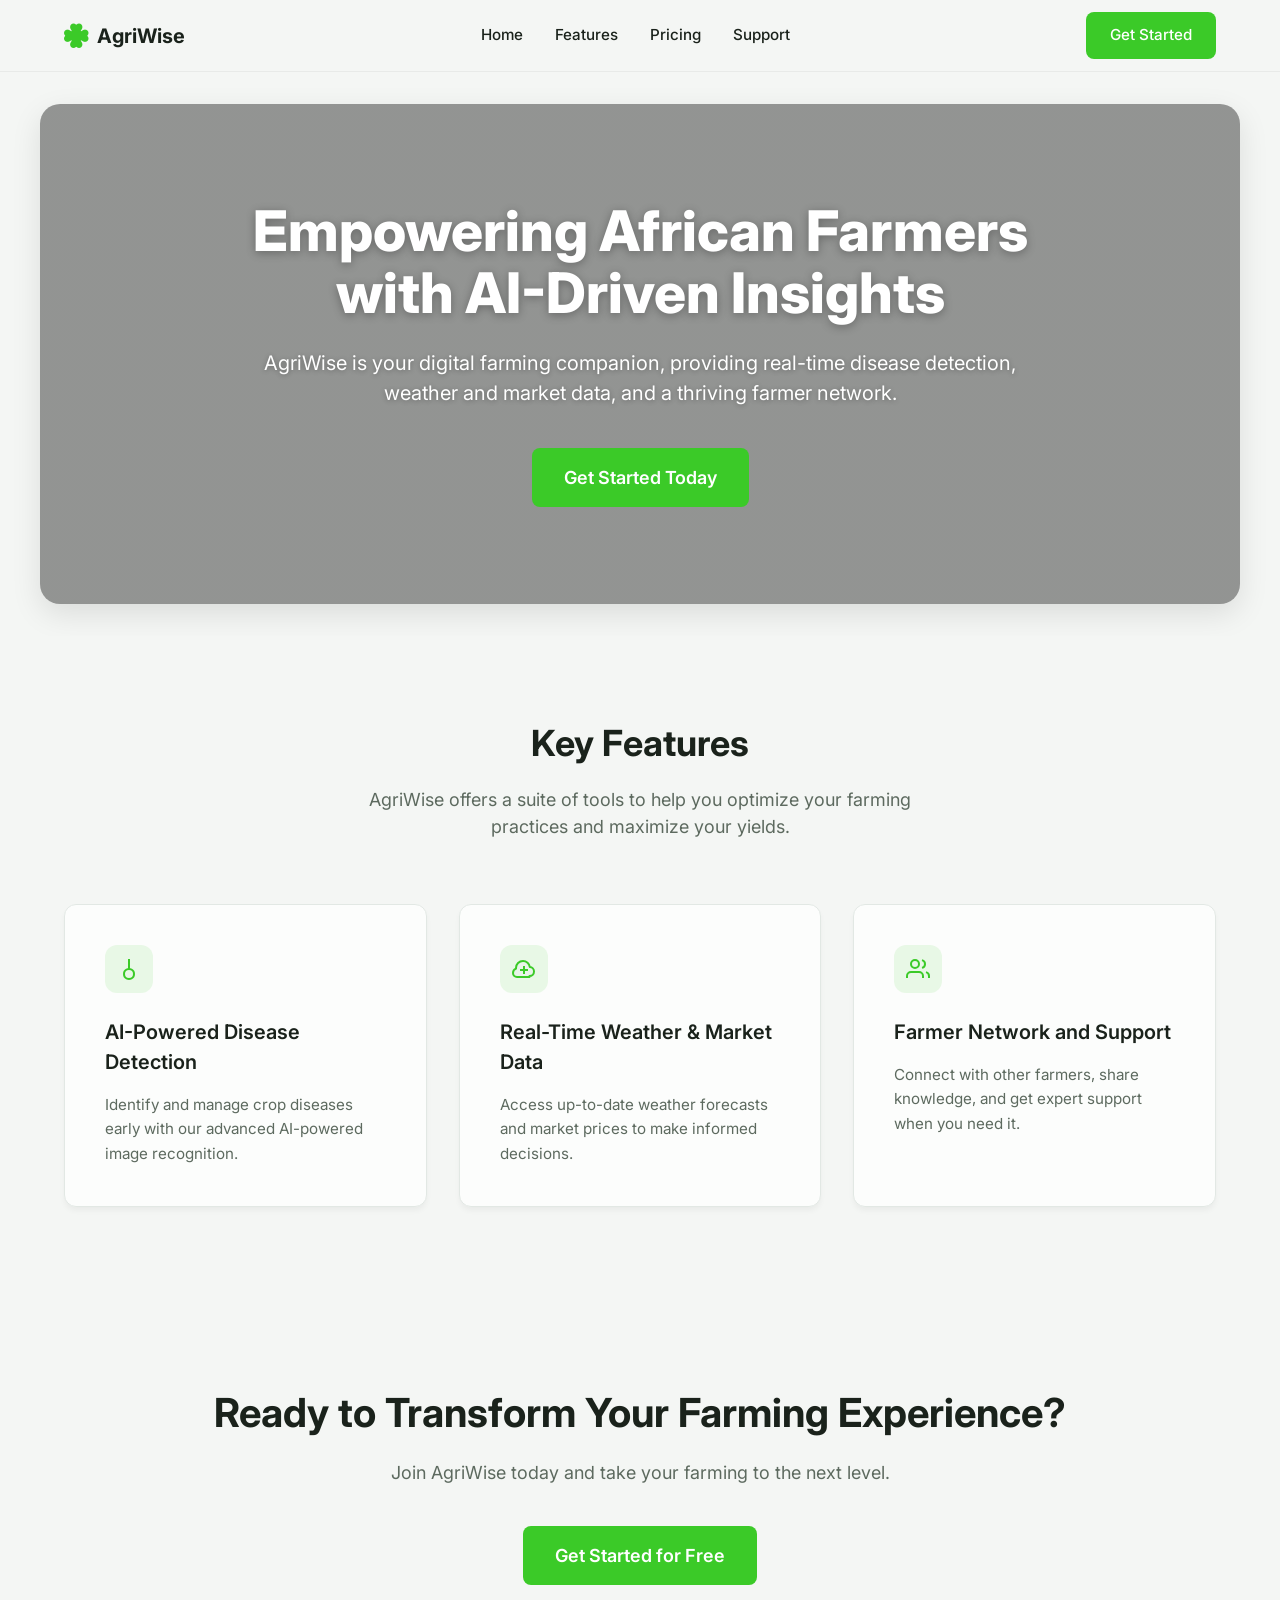
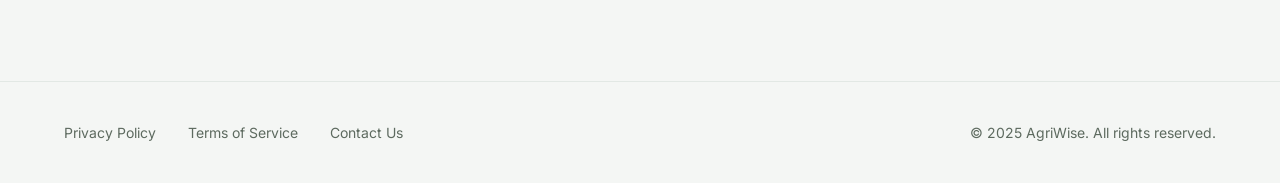
==== index.html @ 5795a11a "Initial commit" ====
<!doctype html>
<html lang="en">
  <head>
    <meta charset="UTF-8" />
    <meta name="viewport" content="width=device-width, initial-scale=1.0" />
    <title>AgriWise - Empowering African Farmers</title>
    <meta
      name="description"
      content="AgriWise is your digital farming companion, providing real-time disease detection, weather data, and market access."
    />
    <link
      href="https://fonts.googleapis.com/css2?family=Inter:wght@400;500;600;700;800&display=swap"
      rel="stylesheet"
    />
    <link
      rel="stylesheet"
      href="https://cdnjs.cloudflare.com/ajax/libs/font-awesome/6.4.0/css/all.min.css"
    />
    <link rel="stylesheet" href="index.css" />
  </head>

  <body>
    <!-- Navigation -->
    <nav class="navbar">
      <div class="container navbar-container">
        <a href="index.html" class="logo">
          <i
            class="fa-solid fa-clover"
            style="color: var(--primary-color); font-size: 28px"
          ></i>
          <span>AgriWise</span>
        </a>

        <ul class="nav-links">
          <li><a href="#" class="active">Home</a></li>
          <li><a href="#features">Features</a></li>
          <li><a href="#pricing">Pricing</a></li>
          <li><a href="#support">Support</a></li>
        </ul>

        <div class="nav-actions">
          <a href="login.html" class="btn btn-primary">Get Started</a>
          <button class="mobile-menu-btn" aria-label="Toggle Menu">
            <svg
              viewBox="0 0 24 24"
              width="24"
              height="24"
              stroke="currentColor"
              stroke-width="2"
              fill="none"
            >
              <line x1="3" y1="12" x2="21" y2="12"></line>
              <line x1="3" y1="6" x2="21" y2="6"></line>
              <line x1="3" y1="18" x2="21" y2="18"></line>
            </svg>
          </button>
        </div>
      </div>
    </nav>

    <!-- Hero Section -->
    <header class="hero">
      <div class="container">
        <div class="hero-content">
          <h1>Empowering African Farmers with AI-Driven Insights</h1>
          <p>
            AgriWise is your digital farming companion, providing real-time
            disease detection, weather and market data, and a thriving farmer
            network.
          </p>
          <a href="login.html" class="btn btn-primary btn-lg pulse-animation"
            >Get Started Today</a
          >
        </div>
      </div>
    </header>

    <!-- Key Features Section -->
    <section id="features" class="features">
      <div class="container">
        <div class="section-header">
          <h2>Key Features</h2>
          <p>
            AgriWise offers a suite of tools to help you optimize your farming
            practices and maximize your yields.
          </p>
        </div>

        <div class="features-grid">
          <!-- Feature 1 -->
          <div class="feature-card fade-up">
            <div class="feature-icon">
              <svg
                viewBox="0 0 24 24"
                width="24"
                height="24"
                stroke="currentColor"
                stroke-width="2"
                fill="none"
              >
                <path
                  d="M12 2L12 12M12 22C12 22 17 22 17 17C17 12 12 12 12 12M12 22C12 22 7 22 7 17C7 12 12 12 12 12"
                ></path>
              </svg>
            </div>
            <h3>AI-Powered Disease Detection</h3>
            <p>
              Identify and manage crop diseases early with our advanced
              AI-powered image recognition.
            </p>
          </div>

          <!-- Feature 2 -->
          <div class="feature-card fade-up delay-1">
            <div class="feature-icon">
              <svg
                viewBox="0 0 24 24"
                width="24"
                height="24"
                stroke="currentColor"
                stroke-width="2"
                fill="none"
              >
                <path
                  d="M17.5 19C19.9853 19 22 16.9853 22 14.5C22 12.1325 20.176 10.2013 17.859 10.0215C17.382 6.64161 14.4534 4 11 4C7.13401 4 4 7.13401 4 11C4 11.2014 4.0085 11.4012 4.02511 11.5985C2.269 12.28 1 13.9877 1 16C1 18.2091 2.79086 20 5 20H17.5V19Z"
                  fill="#E8F5E9"
                  stroke-linecap="round"
                  stroke-linejoin="round"
                />
                <path d="M8 13L16 13M12 17L12 9" />
              </svg>
            </div>
            <h3>Real-Time Weather & Market Data</h3>
            <p>
              Access up-to-date weather forecasts and market prices to make
              informed decisions.
            </p>
          </div>

          <!-- Feature 3 -->
          <div class="feature-card fade-up delay-2">
            <div class="feature-icon">
              <svg
                viewBox="0 0 24 24"
                width="24"
                height="24"
                stroke="currentColor"
                stroke-width="2"
                fill="none"
              >
                <path d="M17 21v-2a4 4 0 0 0-4-4H5a4 4 0 0 0-4 4v2"></path>
                <circle cx="9" cy="7" r="4"></circle>
                <path d="M23 21v-2a4 4 0 0 0-3-3.87"></path>
                <path d="M16 3.13a4 4 0 0 1 0 7.75"></path>
              </svg>
            </div>
            <h3>Farmer Network and Support</h3>
            <p>
              Connect with other farmers, share knowledge, and get expert
              support when you need it.
            </p>
          </div>
        </div>
      </div>
    </section>

    <!-- CTA Section -->
    <section class="cta-section">
      <div class="container text-center">
        <h2>Ready to Transform Your Farming Experience?</h2>
        <p>Join AgriWise today and take your farming to the next level.</p>
        <a href="login.html" class="btn btn-primary btn-lg"
          >Get Started for Free</a
        >
      </div>
    </section>

    <!-- Footer -->
    <footer class="footer">
      <div class="container footer-content">
        <div class="footer-links">
          <a href="#">Privacy Policy</a>
          <a href="#">Terms of Service</a>
          <a href="#">Contact Us</a>
        </div>
        <div class="footer-copy">
          &copy; 2025 AgriWise. All rights reserved.
        </div>
      </div>
    </footer>

    <script src="index.js"></script>
  </body>
</html>
---- index.css ----
/* index.css */

:root {
  --primary-color: #3bca28;
  --primary-hover: #2daa1c;
  --bg-color: #f4f6f4;
  --surface-color: #fcfdfc;
  --text-primary: #1a221b;
  --text-secondary: #5d6a5f;
  --border-color: #e2e8e4;
  --border-radius-md: 12px;
  --nav-height: 72px;
}

* {
  box-sizing: border-box;
  margin: 0;
  padding: 0;
}

html {
  scroll-behavior: smooth;
}

body {
  font-family:
    "Inter",
    system-ui,
    -apple-system,
    sans-serif;
  background-color: var(--bg-color);
  color: var(--text-primary);
  line-height: 1.5;
  -webkit-font-smoothing: antialiased;
}

a {
  text-decoration: none;
  color: inherit;
  transition: all 0.2s ease;
}

ul {
  list-style: none;
}

.container {
  max-width: 1200px;
  margin: 0 auto;
  padding: 0 1.5rem;
}

.text-center {
  text-align: center;
}

/* Buttons */
.btn {
  display: inline-flex;
  align-items: center;
  justify-content: center;
  padding: 0.75rem 1.5rem;
  border-radius: 8px;
  font-weight: 500;
  font-size: 0.95rem;
  transition:
    transform 0.2s ease,
    background-color 0.2s ease,
    box-shadow 0.2s;
  border: none;
  cursor: pointer;
}

.btn-lg {
  padding: 1rem 2rem;
  font-size: 1.125rem;
  font-weight: 600;
}

.btn-primary {
  background-color: var(--primary-color);
  color: white;
}

.btn-primary:hover {
  background-color: var(--primary-hover);
  box-shadow: 0 4px 12px rgba(59, 202, 40, 0.25);
  transform: translateY(-2px);
}

/* Navbar */
.navbar {
  min-height: var(--nav-height);
  background-color: var(--bg-color);
  display: flex;
  position: sticky;
  top: 0;
  z-index: 50;
  border-bottom: 1px solid rgba(0, 0, 0, 0.05);
}

.navbar-container {
  display: flex;
  align-items: center;
  justify-content: space-between;
  width: 100%;
  flex-wrap: wrap;
}

.logo {
  display: flex;
  align-items: center;
  gap: 0.5rem;
  font-size: 1.25rem;
  font-weight: 700;
  color: var(--text-primary);
}

.logo svg {
  color: var(--primary-color);
  width: 28px;
  height: 28px;
  fill: var(--primary-color);
}

.nav-links {
  display: flex;
  gap: 2rem;
  font-size: 0.95rem;
  font-weight: 500;
  color: var(--text-primary);
}

.nav-links a:hover {
  color: var(--primary-color);
}

.nav-links a.active {
  color: var(--text-primary);
}

.nav-actions {
  display: flex;
  align-items: center;
  gap: 1rem;
}

.mobile-menu-btn {
  display: none;
  background: none;
  border: none;
  cursor: pointer;
  color: var(--text-primary);
}

/* Hero Section */
.hero {
  padding: 5rem 1.5rem;
  min-height: 500px;
  display: flex;
  align-items: center;
  background-image:
    linear-gradient(rgba(0, 0, 0, 0.4), rgba(0, 0, 0, 0.4)),
    url("https://images.unsplash.com/photo-1500382017468-9049fed747ef?ixlib=rb-4.0.3&auto=format&fit=crop&w=2000&q=80");
  background-size: cover;
  background-position: center;
  color: white;
  text-align: center;
  margin: 2rem auto;
  max-width: 1200px;
  border-radius: 20px;
  box-shadow: 0 10px 30px rgba(0, 0, 0, 0.1);
  overflow: hidden;
}

.hero-content {
  max-width: 800px;
  margin: 0 auto;
}

.hero h1 {
  font-size: 3.5rem;
  font-weight: 800;
  line-height: 1.1;
  margin-bottom: 1.5rem;
  text-shadow: 0 2px 10px rgba(0, 0, 0, 0.3);
}

.hero p {
  font-size: 1.25rem;
  margin-bottom: 2.5rem;
  text-shadow: 0 1px 5px rgba(0, 0, 0, 0.3);
  font-weight: 400;
}

/* Features Section */
.features {
  padding: 5rem 0;
  background-color: var(--bg-color);
}

.section-header {
  text-align: center;
  max-width: 600px;
  margin: 0 auto 4rem auto;
}

.section-header h2 {
  font-size: 2.25rem;
  font-weight: 700;
  margin-bottom: 1rem;
}

.section-header p {
  color: var(--text-secondary);
  font-size: 1.125rem;
}

.features-grid {
  display: grid;
  grid-template-columns: repeat(3, 1fr);
  gap: 2rem;
}

.feature-card {
  background-color: var(--surface-color);
  padding: 2.5rem;
  border-radius: var(--border-radius-md);
  box-shadow: 0 4px 6px -1px rgba(0, 0, 0, 0.05);
  border: 1px solid var(--border-color);
  transition:
    transform 0.3s ease,
    box-shadow 0.3s ease;
}

.feature-card:hover {
  transform: translateY(-5px);
  box-shadow: 0 15px 30px rgba(0, 0, 0, 0.08);
  border-color: rgba(59, 202, 40, 0.3);
}

.feature-icon {
  width: 48px;
  height: 48px;
  background-color: rgba(59, 202, 40, 0.1);
  color: var(--primary-color);
  border-radius: 12px;
  display: flex;
  align-items: center;
  justify-content: center;
  margin-bottom: 1.5rem;
  transition: transform 0.3s ease;
}

.feature-card:hover .feature-icon {
  transform: scale(1.1);
}

.feature-card h3 {
  font-size: 1.25rem;
  font-weight: 600;
  margin-bottom: 1rem;
}

.feature-card p {
  color: var(--text-secondary);
  font-size: 0.95rem;
  line-height: 1.6;
}

/* CTA Section */
.cta-section {
  padding: 6rem 0;
  background-color: var(--bg-color);
}

.cta-section h2 {
  font-size: 2.5rem;
  font-weight: 700;
  margin-bottom: 1rem;
}

.cta-section p {
  color: var(--text-secondary);
  font-size: 1.125rem;
  margin-bottom: 2.5rem;
}

/* Footer */
.footer {
  padding: 2.5rem 0;
  border-top: 1px solid var(--border-color);
  color: var(--text-secondary);
  font-size: 0.875rem;
}

.footer-content {
  display: flex;
  justify-content: space-between;
  align-items: center;
}

.footer-links {
  display: flex;
  gap: 2rem;
}

.footer-links a:hover {
  color: var(--primary-color);
}

/* Animations */
@keyframes fadeUp {
  from {
    opacity: 0;
    transform: translateY(20px);
  }

  to {
    opacity: 1;
    transform: translateY(0);
  }
}

@keyframes pulse {
  0% {
    transform: scale(1);
    box-shadow: 0 0 0 0 rgba(59, 202, 40, 0.4);
  }

  70% {
    transform: scale(1.02);
    box-shadow: 0 0 0 10px rgba(59, 202, 40, 0);
  }

  100% {
    transform: scale(1);
    box-shadow: 0 0 0 0 rgba(59, 202, 40, 0);
  }
}

.fade-up {
  animation: fadeUp 0.6s ease-out forwards;
  opacity: 0;
}

.delay-1 {
  animation-delay: 0.2s;
}

.delay-2 {
  animation-delay: 0.4s;
}

.pulse-animation:hover {
  animation: pulse 1s infinite alternate;
}

/* Responsive */
@media (max-width: 768px) {
  .nav-links {
    display: none;
  }

  .mobile-menu-btn {
    display: block;
  }

  .hero h1 {
    font-size: 2.5rem;
  }

  .features-grid {
    grid-template-columns: 1fr;
  }

  .footer-content {
    flex-direction: column;
    gap: 1rem;
    text-align: center;
  }
}
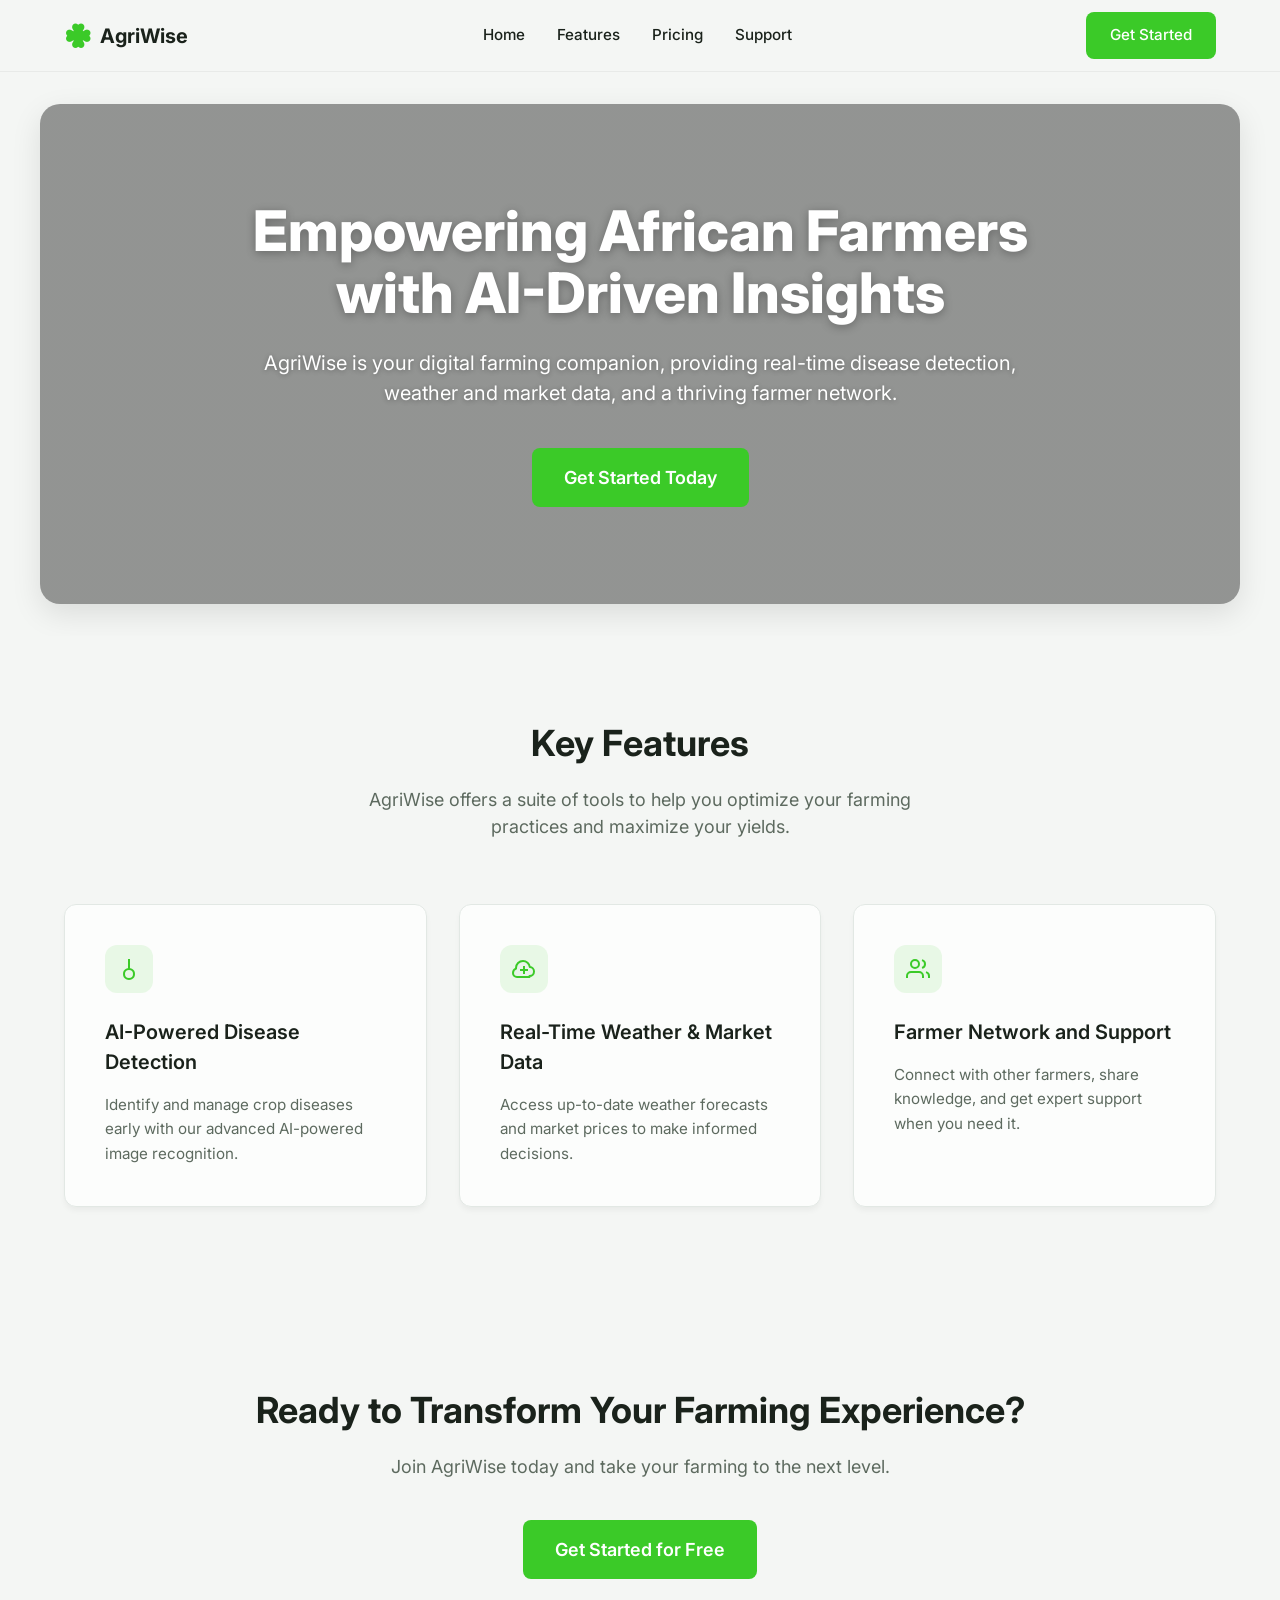
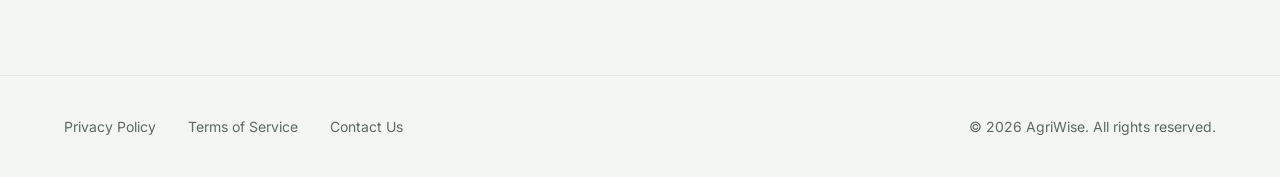
==== commit 0d5922ce: "describe what you changed" ====
--- a/index.html
+++ b/index.html
@@ -25,8 +25,8 @@
       <div class="container navbar-container">
         <a href="index.html" class="logo">
           <i
-            class="fa-solid fa-clover"
-            style="color: var(--primary-color); font-size: 28px"
+            class="fa-solid fa-clover clover-icon"
+            style="color: var(--primary-color)"
           ></i>
           <span>AgriWise</span>
         </a>
@@ -184,7 +184,7 @@
           <a href="#">Contact Us</a>
         </div>
         <div class="footer-copy">
-          &copy; 2025 AgriWise. All rights reserved.
+          &copy; 2026 AgriWise. All rights reserved.
         </div>
       </div>
     </footer>
--- a/index.css
+++ b/index.css
@@ -1,5 +1,3 @@
-/* index.css */
-
 :root {
   --primary-color: #3bca28;
   --primary-hover: #2daa1c;
@@ -48,6 +46,12 @@
   max-width: 1200px;
   margin: 0 auto;
   padding: 0 1.5rem;
+}
+
+@media (max-width: 350px) {
+  .container {
+    padding: 0 0.8rem;
+  }
 }
 
 .text-center {
@@ -88,6 +92,13 @@
   transform: translateY(-2px);
 }
 
+@media (max-width: 350px) {
+  .btn {
+    padding: 0.6rem 1rem;
+    font-size: 0.85rem;
+  }
+}
+
 /* Navbar */
 .navbar {
   min-height: var(--nav-height);
@@ -116,11 +127,25 @@
   color: var(--text-primary);
 }
 
-.logo svg {
+.logo .clover-icon {
   color: var(--primary-color);
   width: 28px;
   height: 28px;
-  fill: var(--primary-color);
+  font-size: 28px;
+  display: flex;
+  align-items: center;
+  justify-content: center;
+}
+
+@media (max-width: 350px) {
+  .logo span {
+    display: none;
+  }
+  .logo .clover-icon {
+    font-size: 22px;
+    width: 22px;
+    height: 22px;
+  }
 }
 
 .nav-links {
@@ -275,7 +300,7 @@
 }
 
 .cta-section h2 {
-  font-size: 2.5rem;
+  font-size: 2.25rem;
   font-weight: 700;
   margin-bottom: 1rem;
 }
@@ -380,3 +405,22 @@
     text-align: center;
   }
 }
+
+@media (max-width: 350px) {
+  .hero {
+    padding: 2.5rem 0.75rem;
+    min-height: 380px;
+  }
+  .hero h1 {
+    font-size: 1.75rem;
+  }
+  .hero p {
+    font-size: 0.95rem;
+  }
+  .section-header h2, .cta-section h2 {
+    font-size: 1.5rem;
+  }
+  .section-header p, .cta-section p {
+    font-size: 0.95rem;
+  }
+}
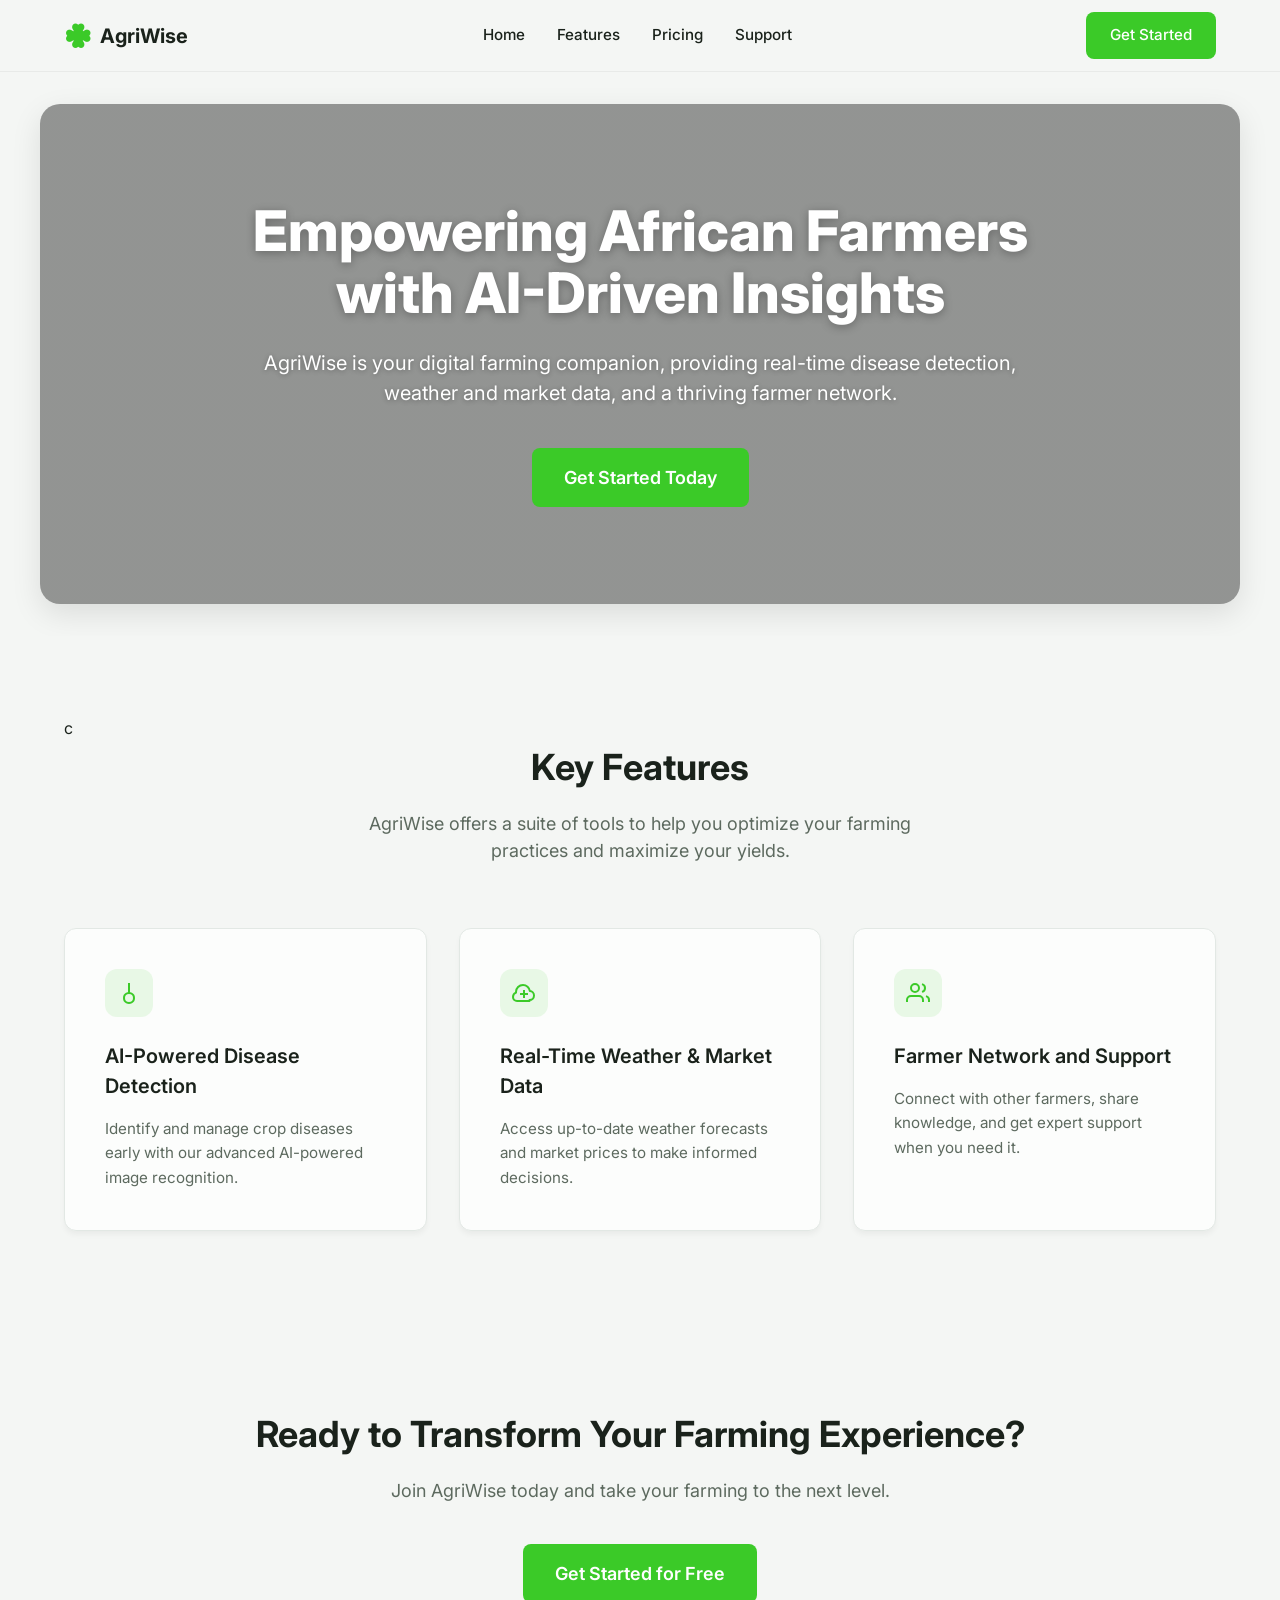
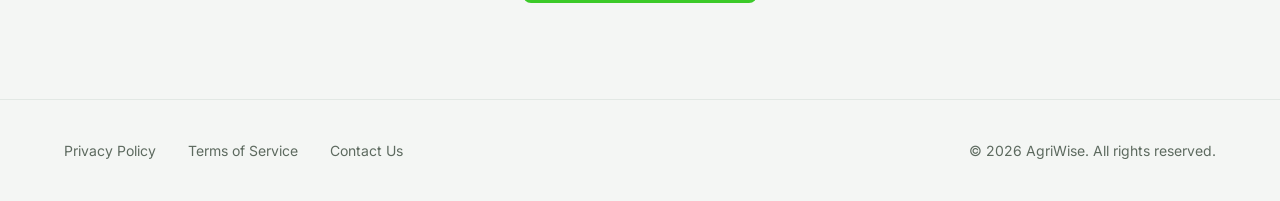
==== commit 298a18c0: "save changes" ====
--- a/index.html
+++ b/index.html
@@ -77,7 +77,7 @@
 
     <!-- Key Features Section -->
     <section id="features" class="features">
-      <div class="container">
+      <div class="container">c
         <div class="section-header">
           <h2>Key Features</h2>
           <p>
